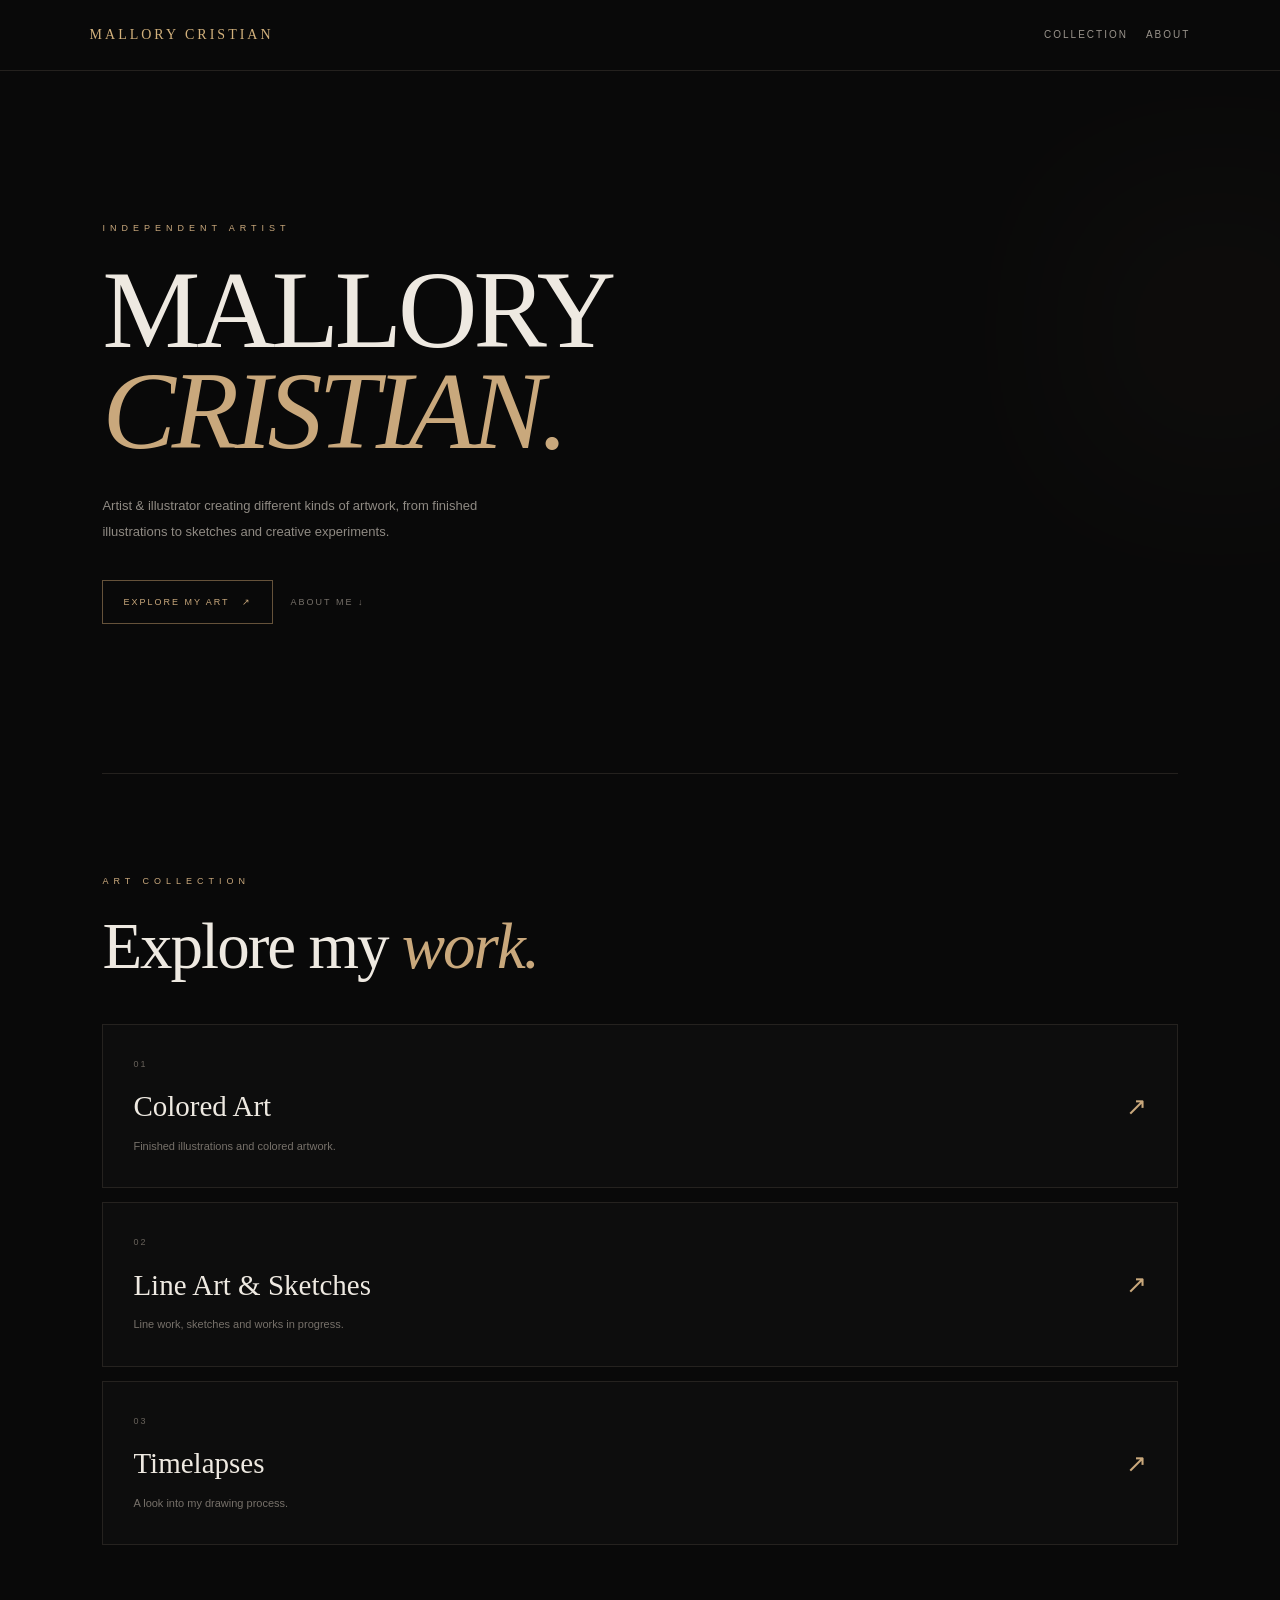
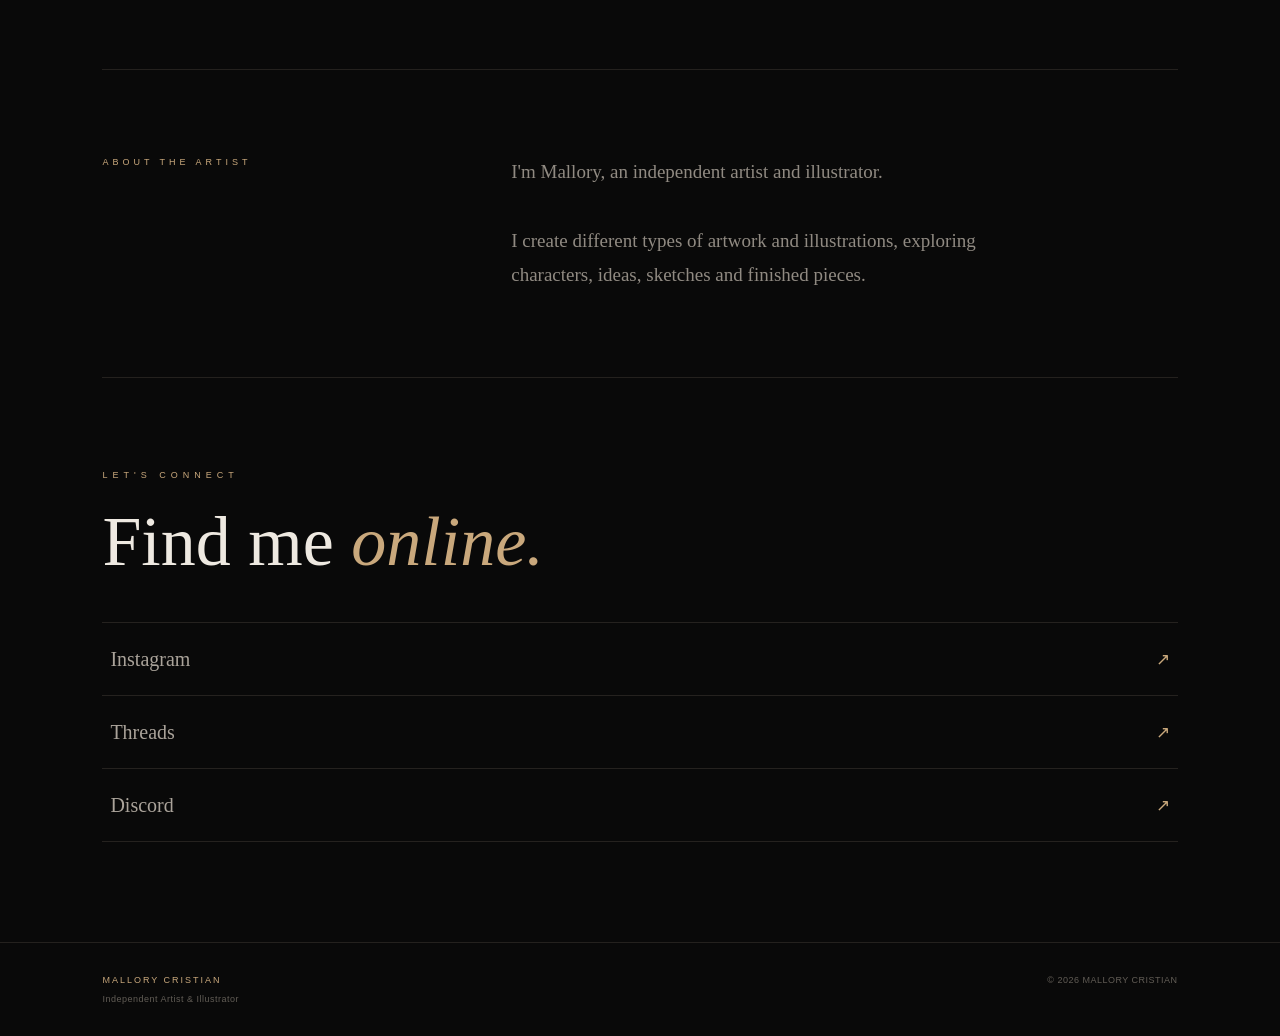
==== index.html @ 814f1d42 "Add files via upload" ====
<!DOCTYPE html>
<html lang="en">

<head>

    <meta charset="UTF-8">

    <meta name="viewport"
          content="width=device-width, initial-scale=1.0">

    <title>Mallory Cristian | Artist Portfolio</title>

    <meta name="description"
          content="Mallory Cristian — independent artist and illustrator. Explore colored artwork, line art, sketches and timelapses.">

    <link rel="stylesheet" href="style.css">

</head>


<body>


<!-- =========================
     HEADER
========================= -->

<header>

    <a href="index.html" class="logo">
        MALLORY CRISTIAN
    </a>


    <nav>

    <a href="#collections">
        COLLECTION
    </a>

    <a href="#about">
        ABOUT
    </a>

    </nav>

</header>



<!-- =========================
     HERO
========================= -->

<main>

<section class="hero">


    <p class="tag">
        INDEPENDENT ARTIST
    </p>


    <h1>

        MALLORY<br>

        <span>CRISTIAN.</span>

    </h1>


    <p class="intro">

        Artist & illustrator creating
        different kinds of artwork,
        from finished illustrations to
        sketches and creative experiments.

    </p>


    <div class="collection-links">


        <a href="#collections"
           class="link">

            EXPLORE MY ART
            <span>↗</span>

        </a>


        <a href="#about"
           class="text-link">

            ABOUT ME ↓

        </a>


    </div>


</section>



<!-- =========================
     COLLECTIONS
========================= -->

<section class="collections"
         id="collections">


    <div class="section-heading">

        <p class="tag">
            ART COLLECTION
        </p>


        <h2>

            Explore my
            <span>work.</span>

        </h2>

    </div>



    <!-- COLORED ART -->

    <a href="colored.html"
       class="collection-card">


        <div class="card-content">

            <span class="number">
                01
            </span>


            <h3>
                Colored Art
            </h3>


            <p>
                Finished illustrations
                and colored artwork.
            </p>

        </div>


        <span class="arrow">
            ↗
        </span>


    </a>



    <!-- LINE ART & SKETCHES -->

    <a href="sketches.html"
       class="collection-card">


        <div class="card-content">

            <span class="number">
                02
            </span>


            <h3>
                Line Art & Sketches
            </h3>


            <p>
                Line work, sketches
                and works in progress.
            </p>

        </div>


        <span class="arrow">
            ↗
        </span>


    </a>



    <!-- TIMELAPSES -->

    <a href="timelapses.html"
       class="collection-card">


        <div class="card-content">

            <span class="number">
                03
            </span>


            <h3>
                Timelapses
            </h3>


            <p>
                A look into my
                drawing process.
            </p>

        </div>


        <span class="arrow">
            ↗
        </span>


    </a>


</section>



<!-- =========================
     ABOUT
========================= -->

<section class="note"
         id="about">


    <div class="about-label">

        <p>
            ABOUT THE ARTIST
        </p>

    </div>


    <div>

        <p class="about-text">

            I'm Mallory, an independent
            artist and illustrator.

            <br><br>

            I create different types of
            artwork and illustrations,
            exploring characters, ideas,
            sketches and finished pieces.

        </p>

    </div>


</section>



<!-- =========================
     SOCIALS
========================= -->

<section class="social-section">


    <p class="tag">
        LET'S CONNECT
    </p>


    <h2>

        Find me
        <span>online.</span>

    </h2>


    <div class="social-links">


        <!-- INSTAGRAM -->

        <a href="https://www.instagram.com/mallory.cristian/"
           target="_blank"
           rel="noopener">

            <span>
                Instagram
            </span>

            <span>
                ↗
            </span>

        </a>



        <!-- THREADS -->

        <a href="https://www.threads.com/@mallory.cristian"
   target="_blank"
   rel="noopener">

            <span>
                Threads
            </span>

            <span>
                ↗
            </span>

        </a>



        <!-- DISCORD — DIRECT PROFILE -->

        <a href="https://discord.com/users/1522704598056440056"
           target="_blank"
           rel="noopener">

            <span>
                Discord
            </span>

            <span>
                ↗
            </span>

        </a>


    </div>


</section>


</main>



<!-- =========================
     FOOTER
========================= -->

<footer>


    <div>

        <p class="footer-name">
            MALLORY CRISTIAN
        </p>


        <p>
            Independent Artist & Illustrator
        </p>

    </div>


    <p>
        © 2026 MALLORY CRISTIAN
    </p>


</footer>



<script src="script.js"></script>


</body>

</html>
---- style.css ----
/* =====================================
   MALLORY CRISTIAN — ARTIST PORTFOLIO
   Dark • Elegant • Fast • Mobile First
===================================== */


/* ---------- RESET ---------- */

* {
    margin: 0;
    padding: 0;
    box-sizing: border-box;
}

html {
    scroll-behavior: smooth;
}

body {
    background: #090909;
    color: #eee9e1;
    font-family: Arial, sans-serif;
    line-height: 1.6;
    overflow-x: hidden;
}

a {
    color: inherit;
    text-decoration: none;
}


/* =====================================
   HEADER
===================================== */

header {
    width: 100%;
    padding: 24px 7%;

    display: flex;
    align-items: center;
    justify-content: space-between;

    border-bottom: 1px solid #24211e;
}

.logo {
    color: #d2b17c;

    font-family: Georgia, serif;
    font-size: 14px;

    letter-spacing: 3px;
}

nav {
    display: flex;
    align-items: center;
    gap: 18px;
}

nav a {
    color: #9a948c;

    font-size: 10px;
    letter-spacing: 2px;

    transition: color 0.25s ease;
}

nav a:hover {
    color: #d2b17c;
}


/* =====================================
   HERO
===================================== */

.hero {
    min-height: 78vh;

    padding: 90px 8%;

    display: flex;
    flex-direction: column;
    justify-content: center;

    position: relative;
}

.hero::after {
    content: "";

    position: absolute;

    width: 320px;
    height: 320px;

    right: -100px;
    top: 100px;

    background: #c9a87c;

    opacity: 0.025;

    filter: blur(90px);

    pointer-events: none;
}


/* LABEL */

.tag {
    color: #c9a87c;

    font-size: 9px;

    letter-spacing: 5px;

    text-transform: uppercase;

    margin-bottom: 25px;
}


/* NAME */

.hero h1 {
    font-family: Georgia, serif;

    font-size: clamp(55px, 13vw, 110px);

    font-weight: normal;

    line-height: 0.92;

    letter-spacing: -4px;

    margin-bottom: 30px;
}

.hero h1 span {
    color: #c9a87c;

    font-style: italic;
}


/* INTRO */

.intro {
    max-width: 430px;

    color: #8f8a83;

    font-size: 13px;

    line-height: 2;

    margin-bottom: 35px;
}


/* HERO LINKS */

.collection-links {
    display: flex;

    align-items: center;

    flex-wrap: wrap;

    gap: 18px;
}

.link {
    display: inline-flex;

    align-items: center;

    gap: 12px;

    padding: 14px 20px;

    border: 1px solid #65523a;

    color: #c9a87c;

    font-size: 9px;

    letter-spacing: 2px;

    transition:
        background 0.3s ease,
        color 0.3s ease,
        transform 0.3s ease;
}

.link:hover {
    background: #c9a87c;

    color: #090909;

    transform: translateY(-2px);
}

.text-link {
    color: #77716a;

    font-size: 9px;

    letter-spacing: 2px;

    transition: color 0.25s ease;
}

.text-link:hover {
    color: #c9a87c;
}


/* =====================================
   COLLECTIONS
===================================== */

.collections {
    width: 84%;

    margin: 0 auto;

    padding: 100px 0 110px;

    border-top: 1px solid #24211e;
}

.section-heading {
    margin-bottom: 45px;
}

.section-heading h2 {
    font-family: Georgia, serif;

    font-size: clamp(38px, 8vw, 65px);

    font-weight: normal;

    line-height: 1;

    letter-spacing: -2px;
}

.section-heading h2 span {
    color: #c9a87c;

    font-style: italic;
}


/* COLLECTION CARDS */

.collection-card {
    width: 100%;

    min-height: 150px;

    padding: 32px 30px;

    margin-bottom: 14px;

    border: 1px solid #25221f;

    display: flex;

    align-items: center;

    justify-content: space-between;

    background: #0d0d0d;

    transition:
        border-color 0.3s ease,
        background 0.3s ease,
        transform 0.3s ease;
}

.collection-card:hover {
    border-color: #5a4934;

    background: #11100f;

    transform: translateX(5px);
}

.number {
    color: #68625b;

    font-size: 9px;

    letter-spacing: 2px;

    display: block;

    margin-bottom: 12px;
}

.collection-card h3 {
    font-family: Georgia, serif;

    font-size: 29px;

    font-weight: normal;

    margin-bottom: 7px;
}

.collection-card p {
    color: #77716a;

    font-size: 11px;

    line-height: 1.7;
}

.arrow {
    color: #c9a87c;

    font-size: 25px;

    transition: transform 0.3s ease;
}

.collection-card:hover .arrow {
    transform: translate(4px, -4px);
}


/* =====================================
   ABOUT
===================================== */

.note {
    width: 84%;

    margin: 0 auto;

    padding: 85px 0;

    border-top: 1px solid #24211e;

    display: grid;

    grid-template-columns: 0.7fr 1.3fr;

    gap: 50px;
}

.about-label p {
    color: #c9a87c;

    font-size: 9px;

    letter-spacing: 4px;
}

.about-text {
    max-width: 550px;

    color: #908a82;

    font-family: Georgia, serif;

    font-size: 19px;

    line-height: 1.8;
}


/* =====================================
   SOCIALS
===================================== */

.social-section {
    width: 84%;

    margin: 0 auto;

    padding: 90px 0 100px;

    border-top: 1px solid #24211e;
}

.social-section h2 {
    font-family: Georgia, serif;

    font-size: clamp(40px, 9vw, 70px);

    font-weight: normal;

    line-height: 1;

    margin-bottom: 45px;
}

.social-section h2 span {
    color: #c9a87c;

    font-style: italic;
}

.social-links {
    border-top: 1px solid #25221f;
}

.social-links a {
    padding: 20px 5px;

    border-bottom: 1px solid #25221f;

    display: flex;

    justify-content: space-between;

    align-items: center;

    color: #aaa39a;

    font-family: Georgia, serif;

    font-size: 20px;

    transition:
        color 0.25s ease,
        padding-left 0.25s ease;
}

.social-links a:hover {
    color: #c9a87c;

    padding-left: 10px;
}

.social-links a span:last-child {
    color: #c9a87c;

    font-family: Arial, sans-serif;

    font-size: 17px;
}


/* =====================================
   GALLERY PAGES
===================================== */

.gallery-header {
    padding: 90px 8% 65px;
}

.gallery-header h1 {
    font-family: Georgia, serif;

    font-size: clamp(48px, 10vw, 85px);

    font-weight: normal;

    line-height: 1;

    letter-spacing: -3px;

    margin-bottom: 25px;
}

.gallery-header h1 span {
    color: #c9a87c;

    font-style: italic;
}

.gallery-header .intro {
    max-width: 500px;
}


/* GALLERY */

.gallery {
    width: 88%;
    max-width: 1200px;

    margin: 0 auto 120px;

    display: grid;

    grid-template-columns: repeat(2, 1fr);

    gap: 45px 28px;

    align-items: start;
}


/* ARTWORK */

.art-card {
    position: relative;

    overflow: hidden;

    background: #0e0e0e;

    border: none;

    box-shadow:
        0 20px 50px rgba(0, 0, 0, 0.35);

    transition:
        transform 0.4s ease,
        box-shadow 0.4s ease;
}

.art-card img {
    width: 100%;
    height: auto;

    display: block;

    transition:
        transform 0.7s ease,
        filter 0.5s ease;
}

.art-card:hover {
    transform: translateY(-6px);

    box-shadow:
        0 30px 70px rgba(0, 0, 0, 0.55);
}

.art-card:hover img {
    transform: scale(1.035);

    filter: brightness(0.88);
}


/* VIDEOS */

.art-card video {
    width: 100%;

    display: block;

    background: #050505;

    border: none;

    aspect-ratio: 16 / 9;

    object-fit: contain;
}

.art-card:has(video) {
    background: #050505;

    overflow: hidden;

    box-shadow:
        0 20px 50px rgba(0, 0, 0, 0.4);
}


/* =====================================
   FOOTER
===================================== */

footer {
    padding: 30px 8%;

    border-top: 1px solid #24211e;

    color: #625d56;

    font-size: 9px;

    letter-spacing: 0.5px;

    display: flex;

    justify-content: space-between;

    gap: 20px;
}

.footer-name {
    color: #c9a87c;

    letter-spacing: 2px;

    margin-bottom: 4px;
}


/* =====================================
   MOBILE
===================================== */

@media (max-width: 600px) {

    /* HEADER */

    header {
        padding: 21px 6%;
    }

    .logo {
        font-size: 11px;

        letter-spacing: 2px;
    }

    nav {
        gap: 18px;
    }

    nav a {
        font-size: 10px;

        letter-spacing: 2px;
    }


    /* HERO */

    .hero {
        min-height: 82vh;

        padding: 75px 7% 65px;
    }

    .hero h1 {
        font-size: 61px;

        line-height: 0.9;

        letter-spacing: -3px;

        margin-bottom: 28px;
    }

    .hero::after {
        width: 180px;
        height: 180px;

        right: -80px;
    }

    .intro {
        font-size: 13px;

        max-width: 340px;

        line-height: 1.9;

        margin-bottom: 32px;
    }

    .collection-links {
        flex-direction: column;

        align-items: flex-start;

        gap: 17px;
    }

    .link {
        padding: 15px 21px;

        font-size: 9px;
    }

    .text-link {
        font-size: 9px;
    }


    /* COLLECTIONS */

    .collections {
        width: 88%;

        padding: 65px 0 80px;
    }

    .section-heading {
        margin-bottom: 30px;
    }

    .section-heading h2 {
        font-size: 43px;
    }

    .collection-card {
        min-height: 125px;

        padding: 24px 19px;
    }

    .collection-card h3 {
        font-size: 23px;
    }

    .collection-card p {
        max-width: 220px;

        font-size: 11px;

        line-height: 1.6;
    }

    .arrow {
        font-size: 22px;
    }


    /* ABOUT */

    .note {
        width: 88%;

        padding: 65px 0;

        display: block;
    }

    .about-text {
        margin-top: 25px;

        font-size: 17px;

        line-height: 1.75;
    }


    /* SOCIALS */

    .social-section {
        width: 88%;

        padding: 65px 0 75px;
    }

    .social-section h2 {
        font-size: 43px;

        margin-bottom: 35px;
    }

    .social-links a {
        font-size: 18px;

        padding: 18px 3px;
    }


    /* GALLERY */

    .gallery-header {
        padding: 65px 7% 45px;
    }

    .gallery-header h1 {
        font-size: 50px;
    }

    .gallery {
        width: 90%;

        grid-template-columns: 1fr;

        gap: 30px;

        margin-bottom: 80px;
    }

    .art-card {
        box-shadow:
            0 15px 40px rgba(0, 0, 0, 0.4);
    }


    /* FOOTER */

    footer {
        padding: 25px 6%;

        flex-direction: column;

        gap: 12px;

        font-size: 9px;
    }

}
/* =====================================
   FULLSCREEN IMAGE VIEWER
===================================== */

.image-viewer {
    position: fixed;

    inset: 0;

    z-index: 9999;

    background: rgba(5, 5, 5, 0.96);

    display: flex;

    align-items: center;

    justify-content: center;

    padding: 25px;

    animation: viewerFade 0.25s ease;
}

.image-viewer img {
    max-width: 94%;
    max-height: 90vh;

    width: auto;
    height: auto;

    object-fit: contain;

    box-shadow:
        0 30px 80px rgba(0, 0, 0, 0.7);
}


/* CLOSE BUTTON */

.viewer-close {
    position: fixed;

    top: 20px;
    right: 22px;

    width: 42px;
    height: 42px;

    border: 1px solid #51483e;

    background: #11100f;

    color: #c9a87c;

    font-size: 27px;

    line-height: 1;

    cursor: pointer;
}


/* ANIMATION */

@keyframes viewerFade {

    from {
        opacity: 0;
    }

    to {
        opacity: 1;
    }

}
/* =====================================
   PREMIUM COLLECTION CARDS
===================================== */

.collection-card {
    position: relative;
    overflow: hidden;
}

.collection-card::before {
    content: "";

    position: absolute;

    left: 0;
    top: 0;

    width: 2px;
    height: 100%;

    background: #c9a87c;

    transform: scaleY(0);

    transform-origin: bottom;

    transition: transform 0.35s ease;
}

.collection-card:hover::before {
    transform: scaleY(1);
}

.collection-card .card-content {
    position: relative;
    z-index: 1;
}

.collection-card .arrow {
    position: relative;
    z-index: 1;
}


/* MOBILE */

@media (max-width: 600px) {

    .collection-card::before {
        transform: scaleY(1);
        opacity: 0.35;
    }

}
/* =====================================
   PREMIUM SOCIAL LINKS
===================================== */

.social-links a {
    position: relative;

    min-height: 62px;

    padding-left: 8px;
    padding-right: 8px;

    border-bottom: 1px solid #25221f;

    transition:
        color 0.3s ease,
        padding-left 0.3s ease,
        background 0.3s ease;
}

.social-links a:hover {
    background: #0e0e0e;

    padding-left: 16px;

    color: #c9a87c;
}


/* GOLD SIDE ACCENT */

.social-links a::before {
    content: "";

    position: absolute;

    left: 0;
    top: 0;

    width: 1px;
    height: 100%;

    background: #c9a87c;

    transform: scaleY(0);

    transition: transform 0.3s ease;
}

.social-links a:hover::before {
    transform: scaleY(1);
}


/* MOBILE */

@media (max-width: 600px) {

    .social-links a {
        min-height: 60px;

        padding-left: 5px;
        padding-right: 5px;
    }

    .social-links a:hover {
        padding-left: 12px;
    }

}
/* =====================================
   FINAL MOBILE POLISH
===================================== */

@media (max-width: 600px) {

    body {
        width: 100%;
        overflow-x: hidden;
    }

    header {
        width: 100%;
    }

    .hero h1 {
        max-width: 100%;
        word-break: normal;
    }

    .collection-card {
        width: 100%;
    }

    .collection-card h3 {
        line-height: 1.2;
    }

    .gallery-header h1 {
        word-break: normal;
    }

    .art-card img {
        max-width: 100%;
        height: auto;
    }

    footer {
        width: 100%;
    }

}
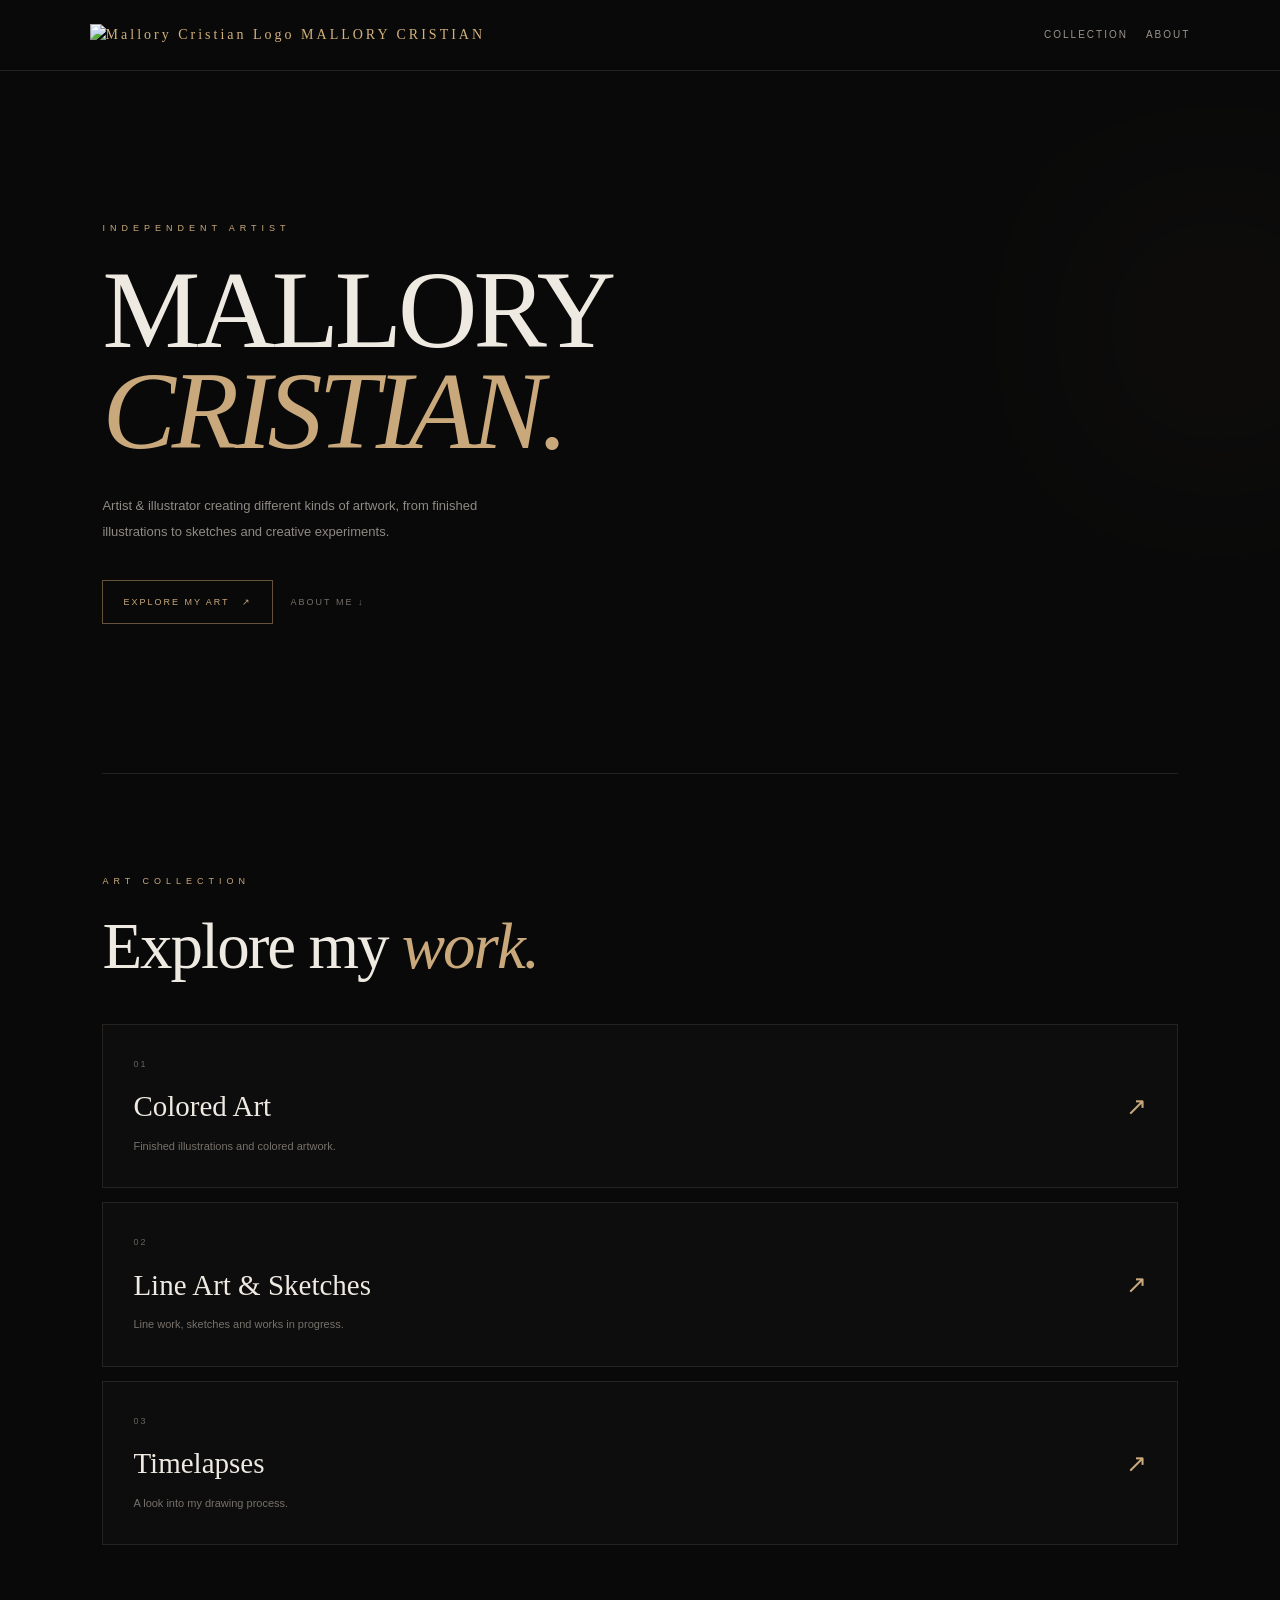
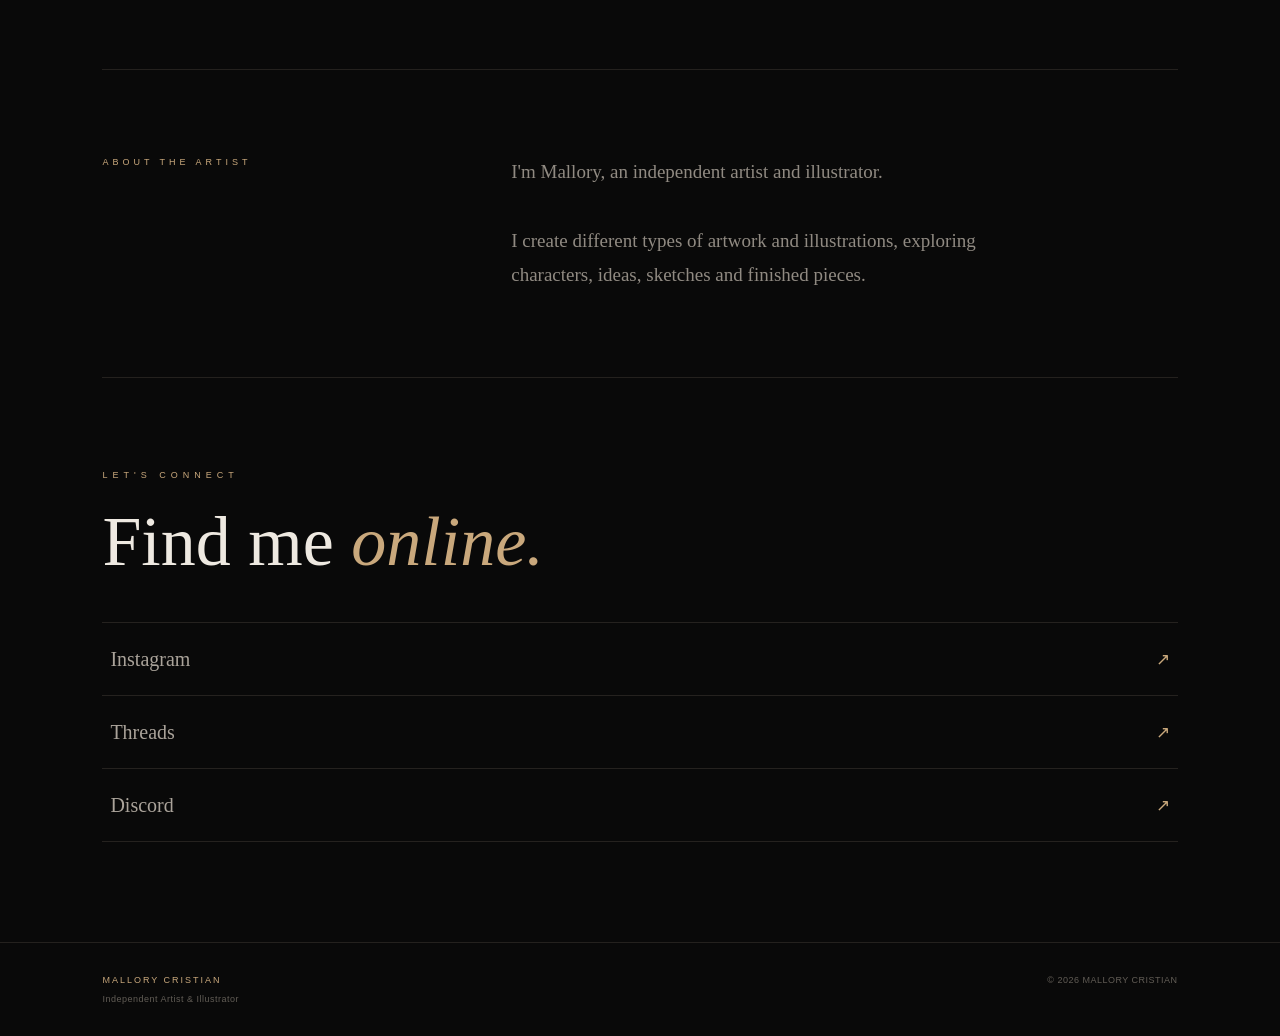
==== commit ae87ccfb: "index.html" ====
--- a/index.html
+++ b/index.html
@@ -27,9 +27,11 @@
 
 <header>
 
-    <a href="index.html" class="logo">
-        MALLORY CRISTIAN
-    </a>
+    
+<a href="index.html" class="logo">
+    <img src="logo.jpg" alt="Mallory Cristian Logo" class="site-logo">
+    MALLORY CRISTIAN
+</a>
 
 
     <nav>
@@ -403,4 +405,4 @@
 
 </body>
 
-</html>+</html>
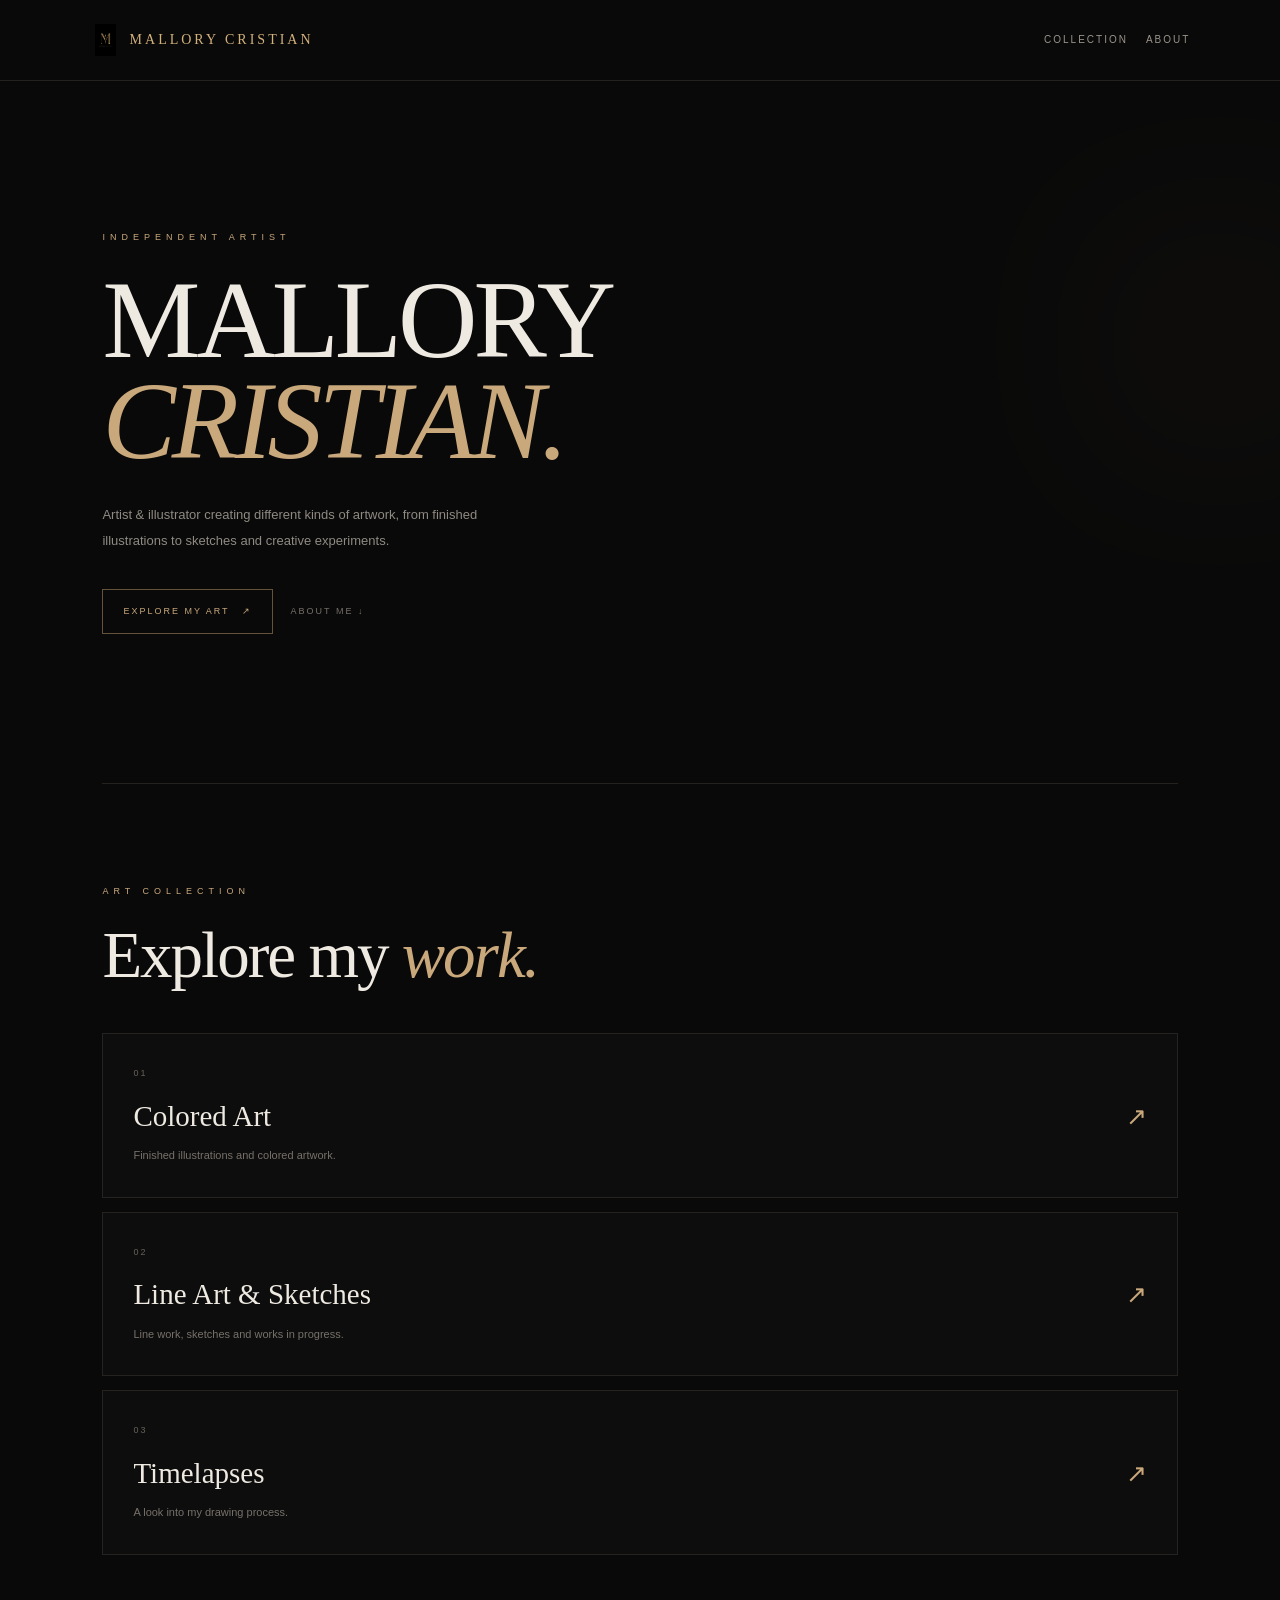
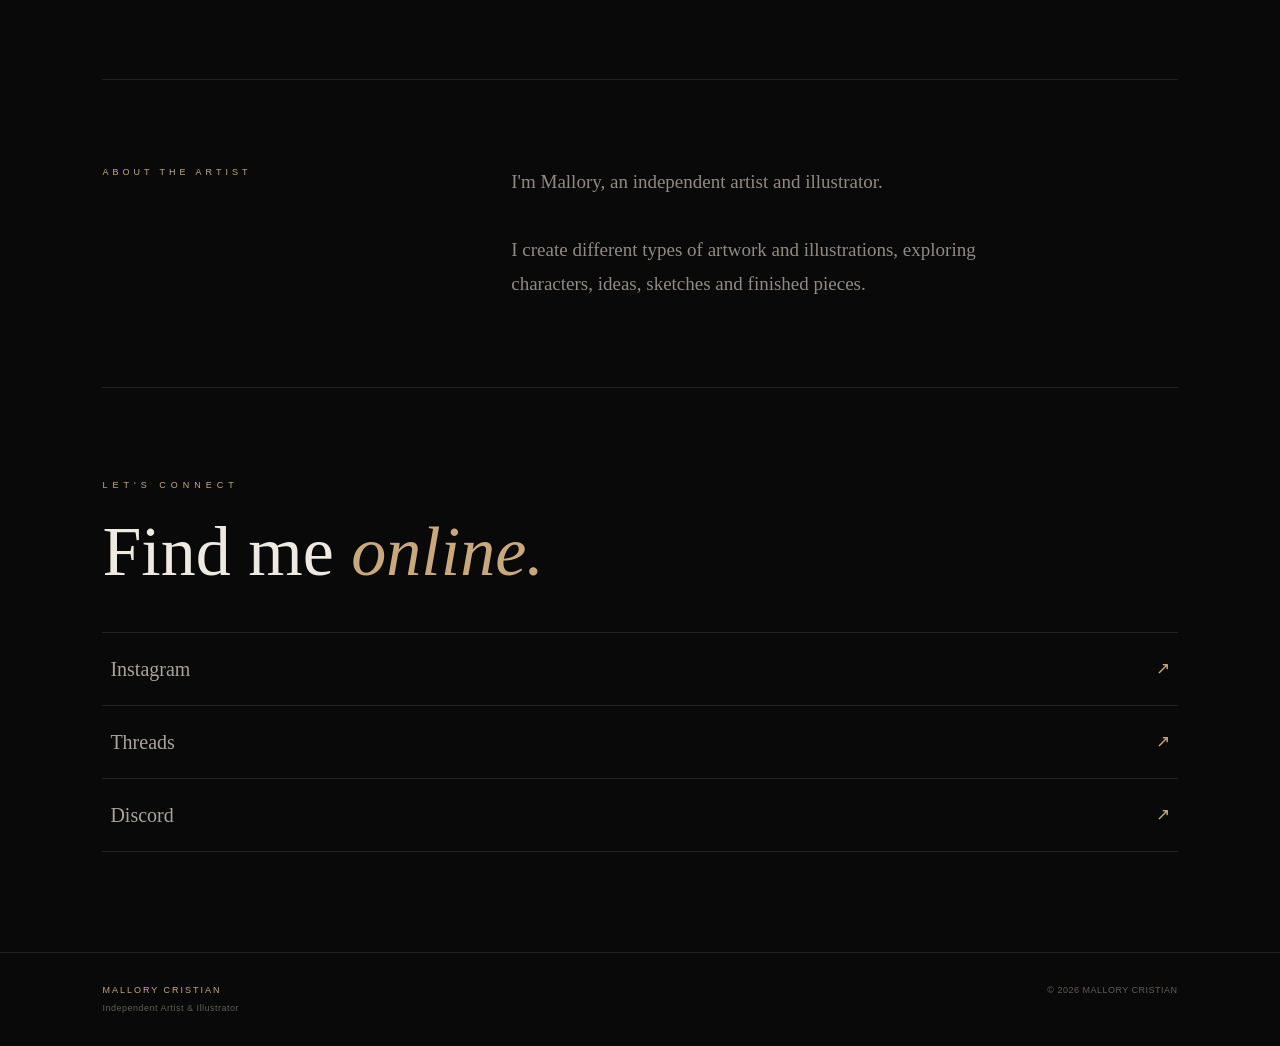
==== commit cb721ad3: "index.html" ====
--- a/index.html
+++ b/index.html
@@ -29,7 +29,7 @@
 
     
 <a href="index.html" class="logo">
-    <img src="logo.jpg" alt="Mallory Cristian Logo" class="site-logo">
+    <img src="Logo.jpg" alt="Mallory Cristian Logo" class="site-logo">
     MALLORY CRISTIAN
 </a>
 
--- a/style.css
+++ b/style.css
@@ -1045,4 +1045,17 @@
         width: 100%;
     }
 
-}+}
+/* WEBSITE LOGO */
+
+.site-logo {
+    width: 32px;
+    height: 32px;
+    object-fit: contain;
+    vertical-align: middle;
+    margin-right: 8px;
+}
+.logo {
+    display: flex;
+    align-items: center;
+}
